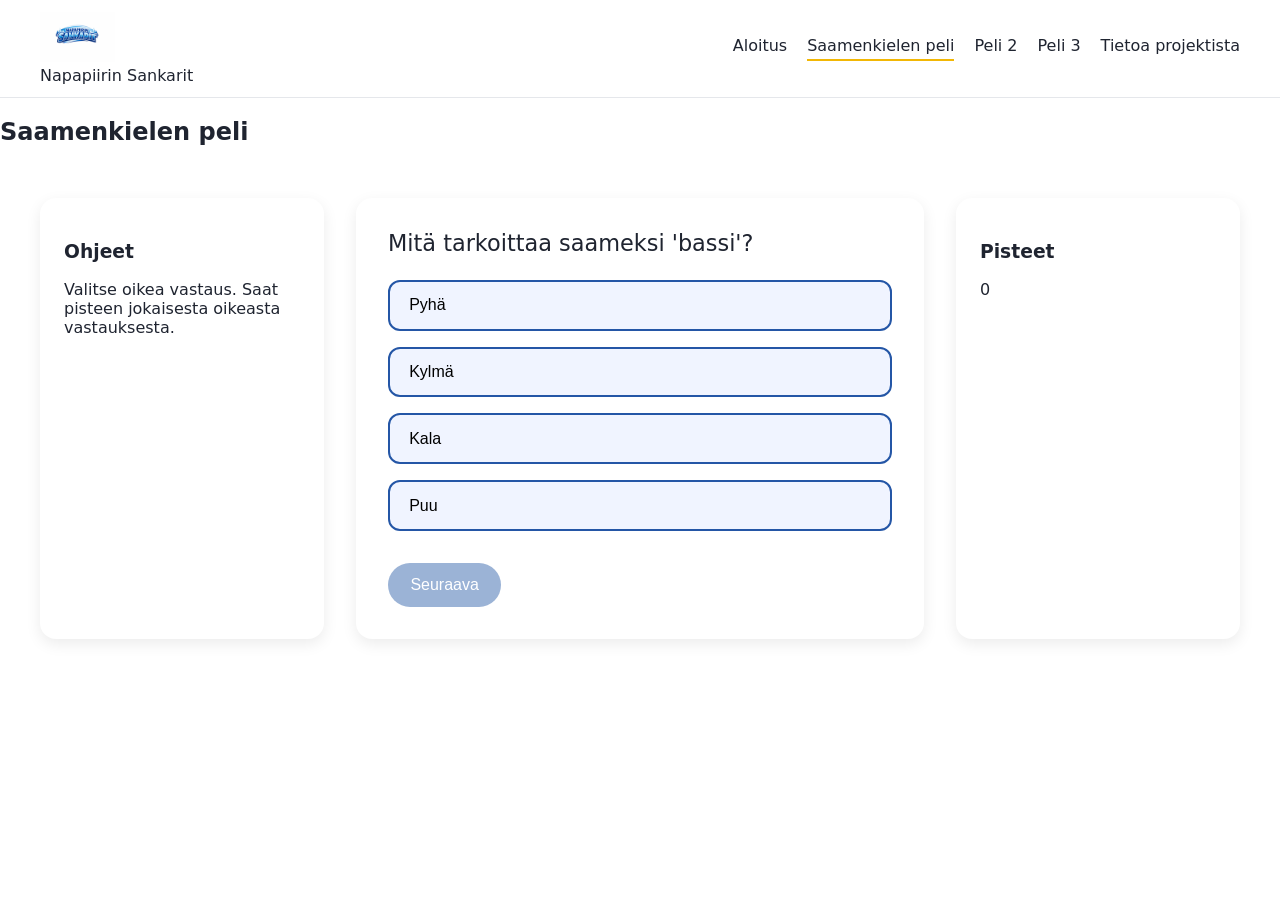
==== Sivut/peli.html @ c02aa63c "Rakennettu pelille .html ja .css ja alustava pelinlogiikka" ====
<!DOCTYPE html>
<html lang="fi">
<head>
    <meta charset="UTF-8">
    <title>Saamenkielen peli</title>
    <meta name="viewport" content="width=device-width, initial-scale=1.0">

    <link rel="stylesheet" href="../tyylit/pelisivu.css">
</head>

<body>

    <!-- sama tyyli kuin muilla sivuilla -->
    <header>
        <div class="header-inner">
            <div class="logo-area">
                <img src="NP.png" alt="Logo" class="logo">
                <div class="site-title">Napapiirin Sankarit</div>
            </div>

            <nav>
                <a href="index.html">Aloitus</a>
                <a href="peli.html" class="active">Saamenkielen peli</a>
                <a href="#">Peli 2</a>
                <a href="#">Peli 3</a>
                <a href="index.html#info">Tietoa projektista</a>
            </nav>
        </div>
    </header>

    <!-- Peliosa -->
    <section class="section" id="game">
        <h2 class="section-title">Saamenkielen peli</h2>

        <!-- Pelin container -->
        <div class="game-container">

            <!-- Ohjeet -->
            <aside class="game-sidebar">
                <h3>Ohjeet</h3>
                <p>Valitse oikea vastaus. Saat pisteen jokaisesta oikeasta vastauksesta.</p>
            </aside>

            <!-- Varsinainen pelialue -->
            <div class="game-area">

                <!-- Kysymys tulee tähän JavaScriptillä -->
                <div id="question" class="game-question"></div>

                <!-- Vastausvaihtoehdot tulevat tähän JavaScriptillä -->
                <div id="answers" class="game-answers"></div>

                <!-- Seuraava-nappi, aktivoituu vasta kun vastaus valittu -->
                <button id="nextBtn" class="game-next" disabled>Seuraava</button>
            </div>

                 <!-- Aloita uudestaan -nappi (piilotettu aluksi) -->
                <button id="restartBtn" class="game-restart" style="display:none;">Aloita uudestaan</button>


            <!-- Pisteet -->
            <aside class="game-score">
                <h3>Pisteet</h3>
                <div id="score">0</div>
            </aside>

        </div>
    </section>

    <!-- Pelin logiikka -->
    <script src="../js/code.js"></script>

</body>
</html>
---- tyylit/pelisivu.css ----
/* Perusvärit */
:root {
    --primary: #2456a6;
    --primary-light: #3f73cf;
    --accent: #f2b705;
    --text: #1f2430;
    --muted: #6b7280;
    --card-bg: #ffffff;
}

body {
    margin: 0;
    font-family: system-ui, sans-serif;
    background: var(--bg);
    color: var(--text);
}

/* header */
header {
    background: #fff;
    border-bottom: 1px solid #e5e7eb;
    position: sticky;
    top: 0;
    z-index: 10;
}

.header-inner {
    max-width: 1200px;
    margin: auto;
    padding: 0.75rem 1.5rem;
    display: flex;
    justify-content: space-between;
    align-items: center;
}

.logo {
    height: 50px;
}

nav {
    display: flex;
    gap: 1.25rem;
}

nav a {
    text-decoration: none;
    color: var(--text);
    padding-bottom: 4px;
    border-bottom: 2px solid transparent;
}

nav a.active,
nav a:hover {
    border-color: var(--accent);
}

.logo {
    height: 50px;
}

/* Pelialueen container */
.game-container {
    display: grid;
    grid-template-columns: 1fr 2fr 1fr; /* Sivupalkki – Pelialue – Pisteet */
    gap: 2rem;
    max-width: 1200px;
    margin: auto;
    padding: 2rem 1rem;
}

/* Sivupalkit */
.game-sidebar,
.game-score {
    background: var(--card-bg);
    padding: 1.5rem;
    border-radius: 1rem;
    box-shadow: 0 5px 15px rgba(0,0,0,0.08);
}

/* Pelialue */
.game-area {
    background: var(--card-bg);
    padding: 2rem;
    border-radius: 1rem;
    box-shadow: 0 5px 15px rgba(0,0,0,0.08);
}

/* Kysymys */
.game-question {
    font-size: 1.4rem;
    margin-bottom: 1.5rem;
}

/* Vastausnapit */
.game-answers {
    display: flex;
    flex-direction: column;
    gap: 1rem;
}

.answer-btn {
    padding: 0.9rem 1.2rem;
    border-radius: 0.75rem;
    border: 2px solid var(--primary);
    background: #f0f4ff;
    cursor: pointer;
    font-size: 1rem;
    text-align: left;
}

.answer-btn:hover {
    background: #dce7ff;
}

/* oikein, väärin värit */
.answer-btn.correct {
    background: #b7f7c1;
    border-color: #2e8b57;
}

.answer-btn.wrong {
    background: #ffb7b7;
    border-color: #b22222;
}

/* Seuraava nappi */
.game-next {
    margin-top: 2rem;
    padding: 0.8rem 1.4rem;
    border-radius: 999px;
    border: none;
    background: var(--primary);
    color: white;
    font-size: 1rem;
    cursor: pointer;
}

.game-next:disabled {
    background: #9bb3d6;
    cursor: not-allowed;
}

/* Aloita uudestaan -nappi */
.game-restart {
    display: block;
    margin: 1.5rem auto 0;
    padding: 0.8rem 1.4rem;
    border-radius: 999px;
    border: none;
    background: var(--accent);
    color: #1f2430;
    font-size: 1rem;
    cursor: pointer;
    font-weight: 600;
    text-align: center;
}

.game-restart:hover {
    background: #ffd75a;
}



/* Responsiivisuus */
@media (max-width: 900px) {
    .game-container {
        grid-template-columns: 1fr;
    }
}
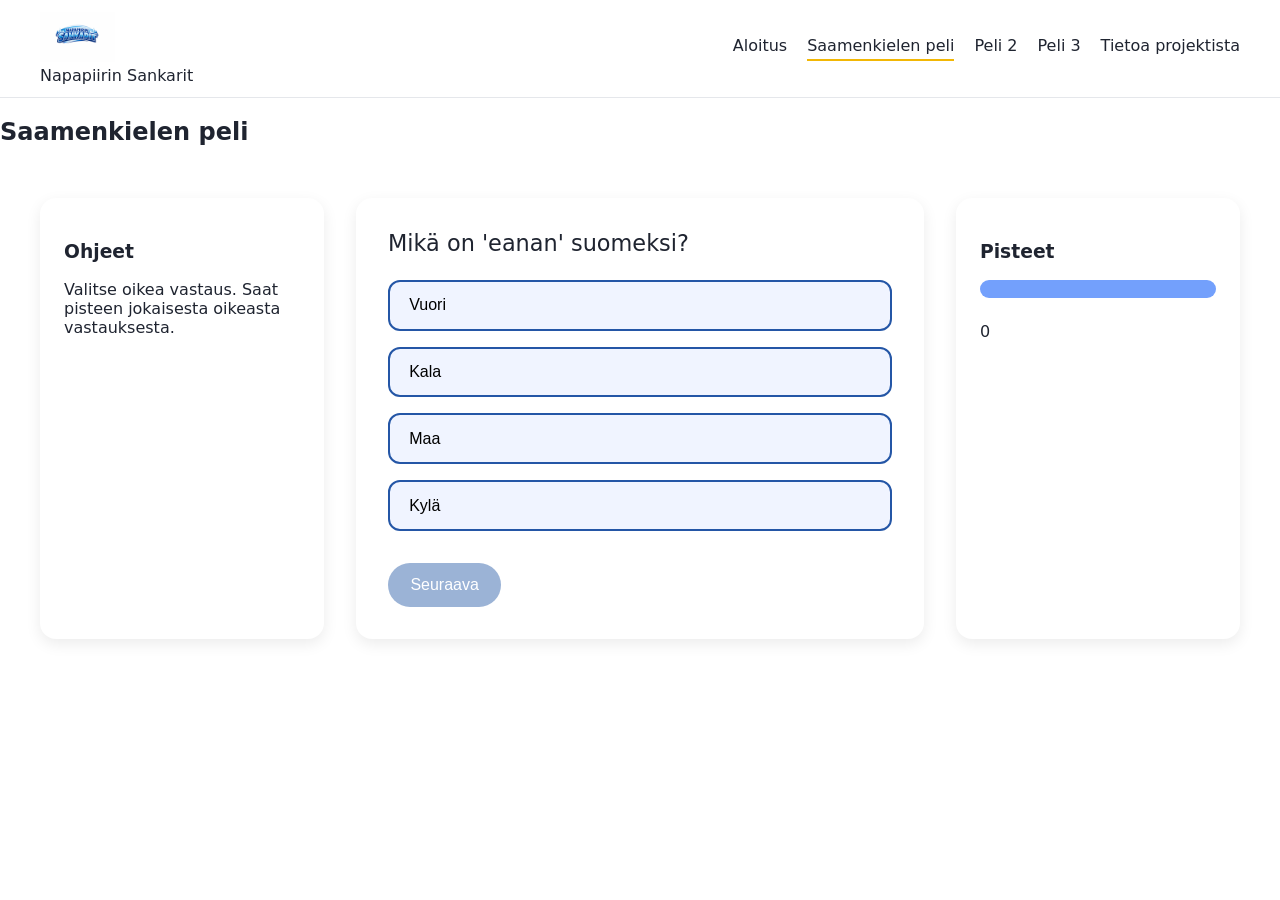
==== commit d6889f57: "Lisätty pelille progressio palkki" ====
--- a/Sivut/peli.html
+++ b/Sivut/peli.html
@@ -44,10 +44,10 @@
             <!-- Varsinainen pelialue -->
             <div class="game-area">
 
-                <!-- Kysymys tulee tähän JavaScriptillä -->
+                <!-- Kysymys tulee tähän Javascriptillä -->
                 <div id="question" class="game-question"></div>
 
-                <!-- Vastausvaihtoehdot tulevat tähän JavaScriptillä -->
+                <!-- Vastausvaihtoehdot tulevat tähän Javascriptillä -->
                 <div id="answers" class="game-answers"></div>
 
                 <!-- Seuraava-nappi, aktivoituu vasta kun vastaus valittu -->
@@ -61,6 +61,12 @@
             <!-- Pisteet -->
             <aside class="game-score">
                 <h3>Pisteet</h3>
+
+            <!-- Progressiopalkki -->
+                <div class="progress-wrapper">
+                 <div id="progressBar" class="progress-bar"></div>
+                </div>
+                
                 <div id="score">0</div>
             </aside>
 
--- a/tyylit/pelisivu.css
+++ b/tyylit/pelisivu.css
@@ -91,6 +91,24 @@
     margin-bottom: 1.5rem;
 }
 
+/* Progressiopalkin tausta */
+.progress-wrapper {
+    width: 100%;
+    height: 18px;
+    background: #73a0fc;
+    border-radius: 10px;
+    overflow: hidden;
+    margin-bottom: 1.5rem;
+}
+
+/* itse palkki */
+.progress-bar {
+    height: 100%;
+    width: 0%;
+    background: var(--primary);
+    transition: width 0.4s ease;
+}
+
 /* Vastausnapit */
 .game-answers {
     display: flex;
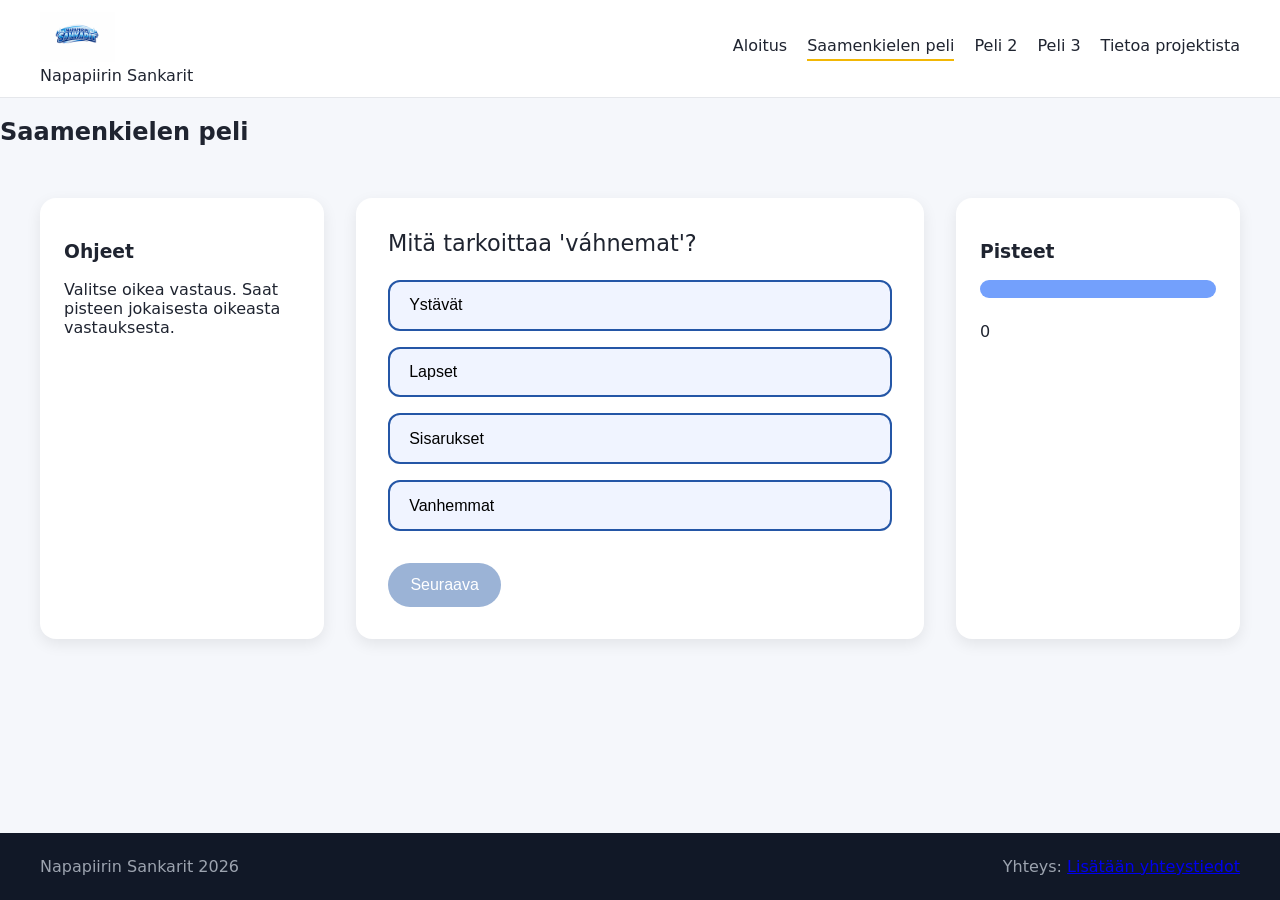
==== commit 2cb1b27a: "Pelisivun rakenne päivitetty aloitussivun mukaiseksi" ====
--- a/Sivut/peli.html
+++ b/Sivut/peli.html
@@ -5,12 +5,13 @@
     <title>Saamenkielen peli</title>
     <meta name="viewport" content="width=device-width, initial-scale=1.0">
 
+    <!-- Pelisivun oma CSS -->
     <link rel="stylesheet" href="../tyylit/pelisivu.css">
 </head>
 
 <body>
 
-    <!-- sama tyyli kuin muilla sivuilla -->
+    <!-- Header -->
     <header>
         <div class="header-inner">
             <div class="logo-area">
@@ -28,50 +29,64 @@
         </div>
     </header>
 
-    <!-- Peliosa -->
-    <section class="section" id="game">
-        <h2 class="section-title">Saamenkielen peli</h2>
+    <!-- Koko pelin sisältö -->
+    <main>
 
-        <!-- Pelin container -->
-        <div class="game-container">
+        <!-- Peliosa -->
+        <section class="section" id="game">
+            <h2 class="section-title">Saamenkielen peli</h2>
 
-            <!-- Ohjeet -->
-            <aside class="game-sidebar">
-                <h3>Ohjeet</h3>
-                <p>Valitse oikea vastaus. Saat pisteen jokaisesta oikeasta vastauksesta.</p>
-            </aside>
+            <!-- Pelin container -->
+            <div class="game-container">
 
-            <!-- Varsinainen pelialue -->
-            <div class="game-area">
+                <!-- Ohjeet -->
+                <aside class="game-sidebar">
+                    <h3>Ohjeet</h3>
+                    <p>Valitse oikea vastaus. Saat pisteen jokaisesta oikeasta vastauksesta.</p>
+                </aside>
 
-                <!-- Kysymys tulee tähän Javascriptillä -->
-                <div id="question" class="game-question"></div>
+                <!-- Varsinainen pelialue -->
+                <div class="game-area">
 
-                <!-- Vastausvaihtoehdot tulevat tähän Javascriptillä -->
-                <div id="answers" class="game-answers"></div>
+                    <!-- Kysymys -->
+                    <div id="question" class="game-question"></div>
 
-                <!-- Seuraava-nappi, aktivoituu vasta kun vastaus valittu -->
-                <button id="nextBtn" class="game-next" disabled>Seuraava</button>
+                    <!-- Vastausvaihtoehdot -->
+                    <div id="answers" class="game-answers"></div>
+
+                    <!-- Seuraava-nappi -->
+                    <button id="nextBtn" class="game-next" disabled>Seuraava</button>
+
+                    <!-- Aloita uudestaan -nappi -->
+                    <button id="restartBtn" class="game-restart" style="display:none;">
+                        Aloita uudestaan
+                    </button>
+                </div>
+
+                <!-- Pisteet + progressiopalkki -->
+                <aside class="game-score">
+                    <h3>Pisteet</h3>
+
+                    <!-- Progressiopalkki -->
+                    <div class="progress-wrapper">
+                        <div id="progressBar" class="progress-bar"></div>
+                    </div>
+
+                    <div id="score">0</div>
+                </aside>
+
             </div>
+        </section>
 
-                 <!-- Aloita uudestaan -nappi (piilotettu aluksi) -->
-                <button id="restartBtn" class="game-restart" style="display:none;">Aloita uudestaan</button>
+    </main>
 
-
-            <!-- Pisteet -->
-            <aside class="game-score">
-                <h3>Pisteet</h3>
-
-            <!-- Progressiopalkki -->
-                <div class="progress-wrapper">
-                 <div id="progressBar" class="progress-bar"></div>
-                </div>
-                
-                <div id="score">0</div>
-            </aside>
-
+    <!-- Footer -->
+    <footer>
+        <div class="footer-inner">
+            <div>Napapiirin Sankarit 2026</div>
+            <div>Yhteys: <a href="mailto:Sähköposti">Lisätään yhteystiedot</a></div>
         </div>
-    </section>
+    </footer>
 
     <!-- Pelin logiikka -->
     <script src="../js/code.js"></script>
--- a/tyylit/pelisivu.css
+++ b/tyylit/pelisivu.css
@@ -6,13 +6,26 @@
     --text: #1f2430;
     --muted: #6b7280;
     --card-bg: #ffffff;
+    --bg: #f5f7fb;
+}
+
+/* Sticky footer */
+html, body {
+    height: 100%;
+    margin: 0;
 }
 
 body {
-    margin: 0;
+    display: flex;
+    flex-direction: column;
     font-family: system-ui, sans-serif;
     background: var(--bg);
     color: var(--text);
+}
+
+/* Main venyy täyttämään tilan */
+main {
+    flex: 1;
 }
 
 /* header */
@@ -54,14 +67,10 @@
     border-color: var(--accent);
 }
 
-.logo {
-    height: 50px;
-}
-
 /* Pelialueen container */
 .game-container {
     display: grid;
-    grid-template-columns: 1fr 2fr 1fr; /* Sivupalkki – Pelialue – Pisteet */
+    grid-template-columns: 1fr 2fr 1fr; /* Ohjeet – Pelialue – Pisteet */
     gap: 2rem;
     max-width: 1200px;
     margin: auto;
@@ -177,7 +186,20 @@
     background: #ffd75a;
 }
 
-
+/* Footer */
+footer {
+    background: #111827;
+    color: #9ca3af;
+    margin-top: auto;
+}
+
+.footer-inner {
+    max-width: 1200px;
+    margin: auto;
+    padding: 1.5rem;
+    display: flex;
+    justify-content: space-between;
+}
 
 /* Responsiivisuus */
 @media (max-width: 900px) {
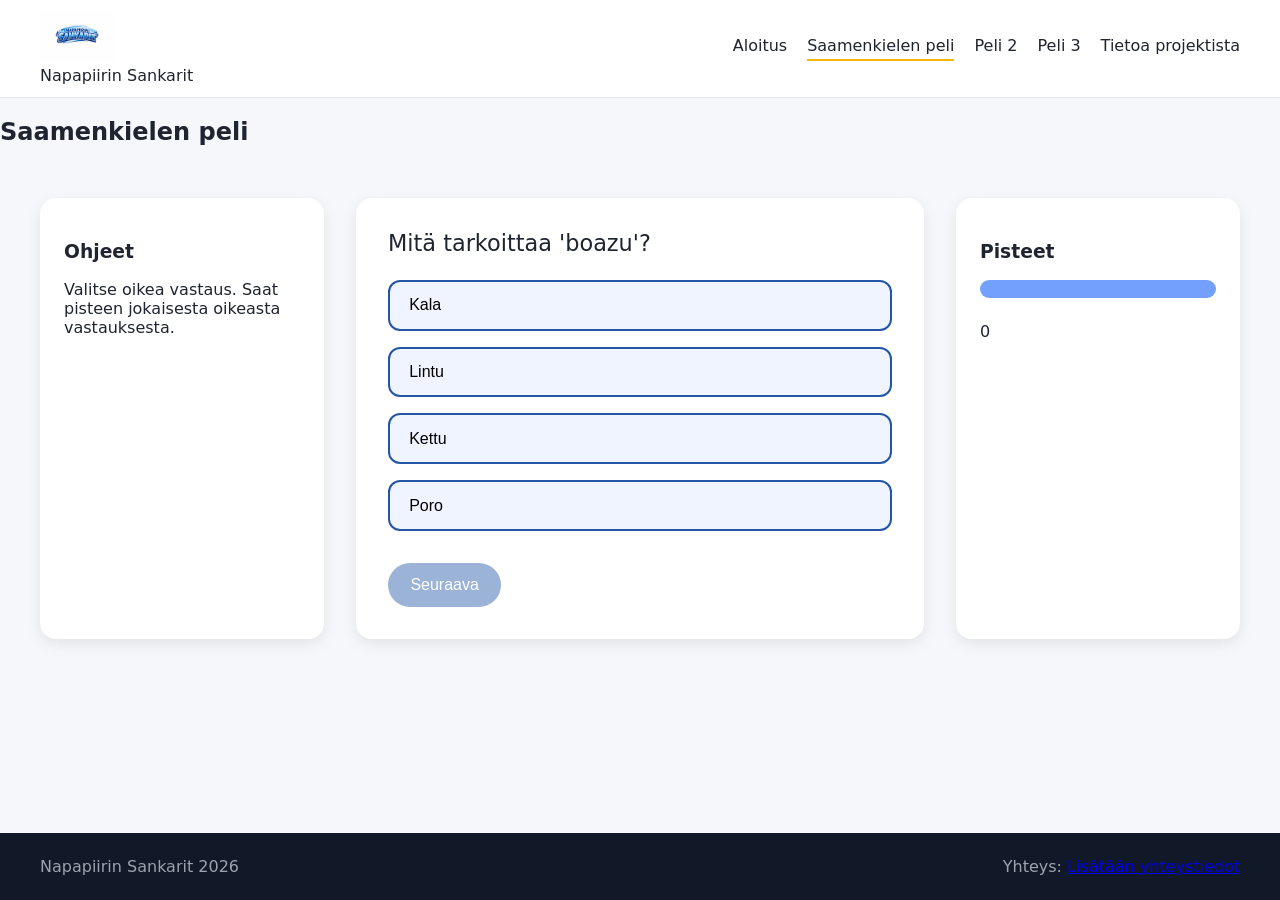
==== commit 275a6009: "Peliin lisätty ääniefektit oikeille ja väärille vastauksille" ====
--- a/Sivut/peli.html
+++ b/Sivut/peli.html
@@ -8,6 +8,9 @@
     <!-- Pelisivun oma CSS -->
     <link rel="stylesheet" href="../tyylit/pelisivu.css">
 </head>
+
+<audio id="sound-väärä" src="../äänet/väärä.mp3"></audio>
+<audio id="sound-oikea" src="../äänet/oikea.mp3"></audio>
 
 <body>
 
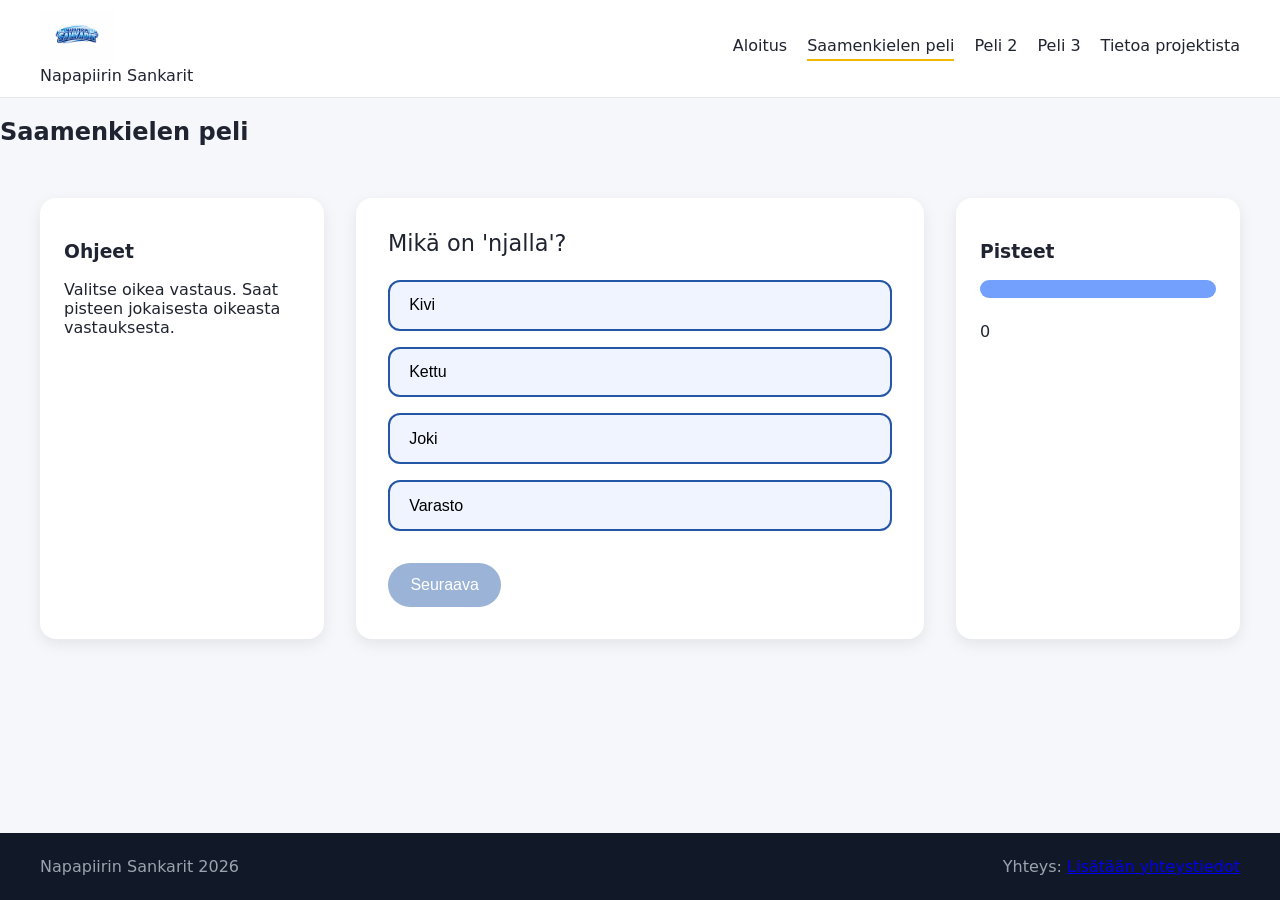
==== commit 5336bdbf: "Kommentointia" ====
--- a/Sivut/peli.html
+++ b/Sivut/peli.html
@@ -8,7 +8,7 @@
     <!-- Pelisivun oma CSS -->
     <link rel="stylesheet" href="../tyylit/pelisivu.css">
 </head>
-
+<!-- Pelin vastauksille äänet -->
 <audio id="sound-väärä" src="../äänet/väärä.mp3"></audio>
 <audio id="sound-oikea" src="../äänet/oikea.mp3"></audio>
 
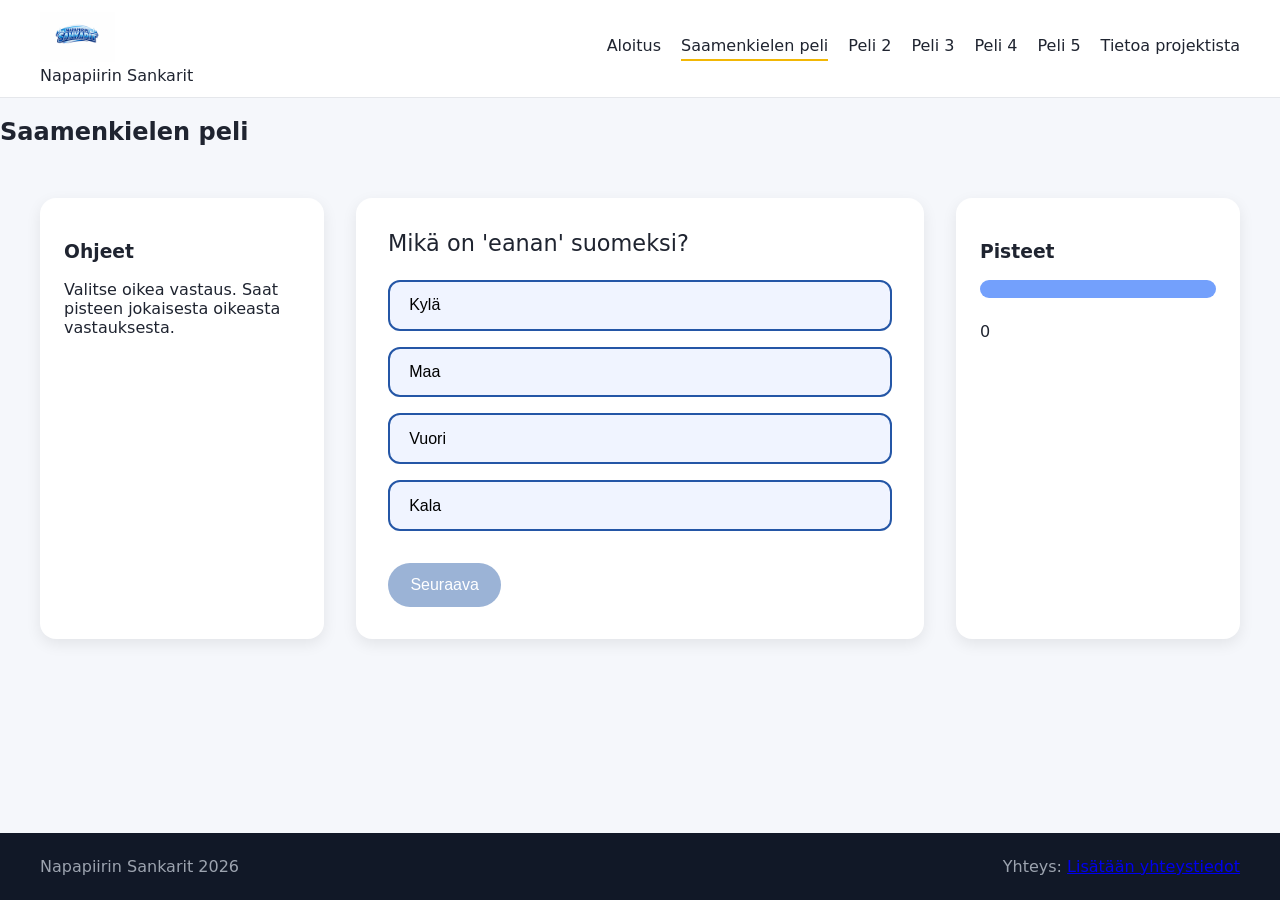
==== commit ab2511f4: "Lisätty 2 uutta peliä navigointi palkkiin" ====
--- a/Sivut/peli.html
+++ b/Sivut/peli.html
@@ -27,6 +27,8 @@
                 <a href="peli.html" class="active">Saamenkielen peli</a>
                 <a href="#">Peli 2</a>
                 <a href="#">Peli 3</a>
+                <a href="#">Peli 4</a>
+                <a href="#">Peli 5</a>
                 <a href="index.html#info">Tietoa projektista</a>
             </nav>
         </div>
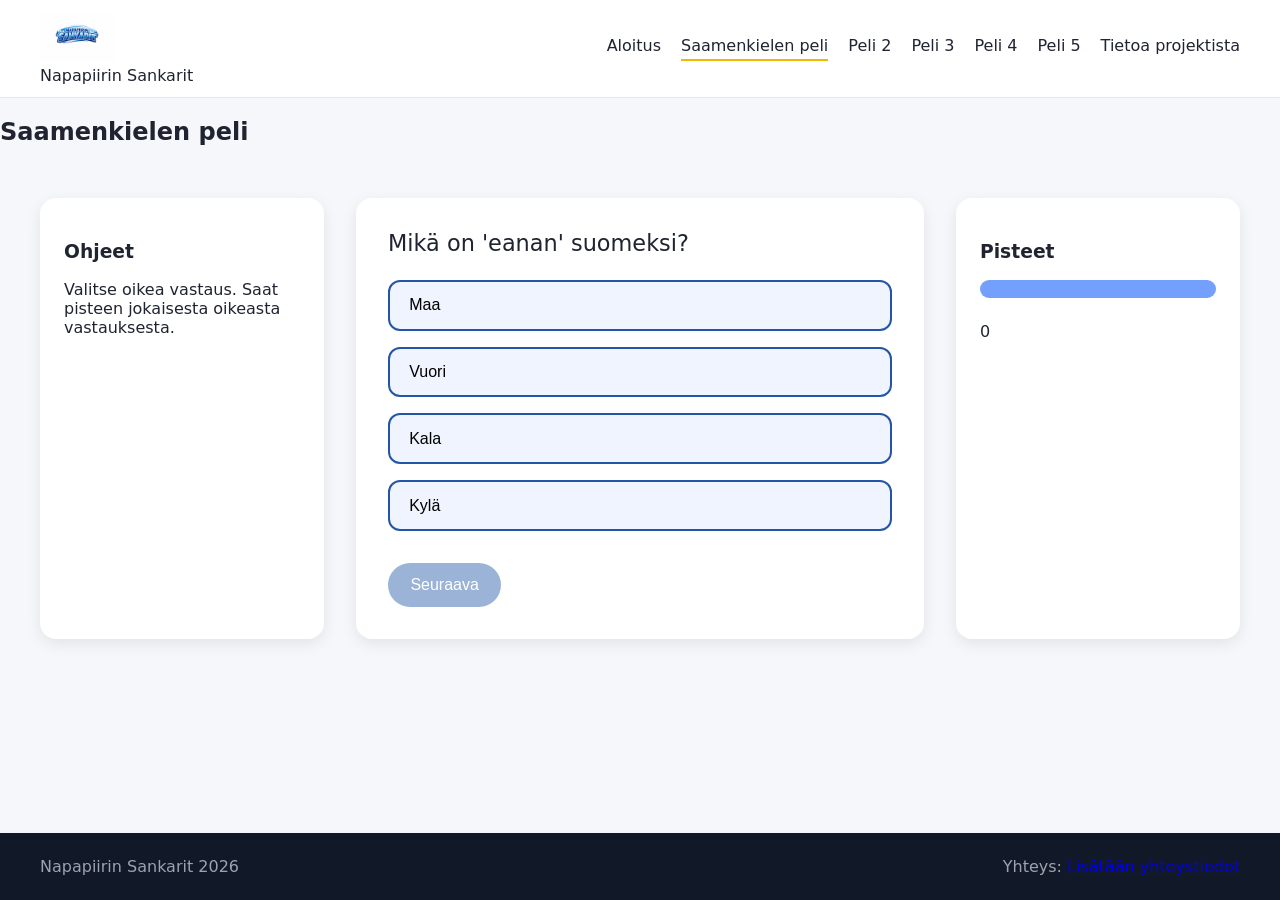
==== commit f70e6848: "Navigointi sivulta toiselle korjattu + pieniä korjauksia koodiin" ====
--- a/Sivut/peli.html
+++ b/Sivut/peli.html
@@ -25,10 +25,10 @@
             <nav>
                 <a href="index.html">Aloitus</a>
                 <a href="peli.html" class="active">Saamenkielen peli</a>
-                <a href="#">Peli 2</a>
-                <a href="#">Peli 3</a>
-                <a href="#">Peli 4</a>
-                <a href="#">Peli 5</a>
+                <a href="peli2.html">Peli 2</a>
+                <a href="peli3.html">Peli 3</a>
+                <a href="peli4.html">Peli 4</a>
+                <a href="peli5.html">Peli 5</a>
                 <a href="index.html#info">Tietoa projektista</a>
             </nav>
         </div>
